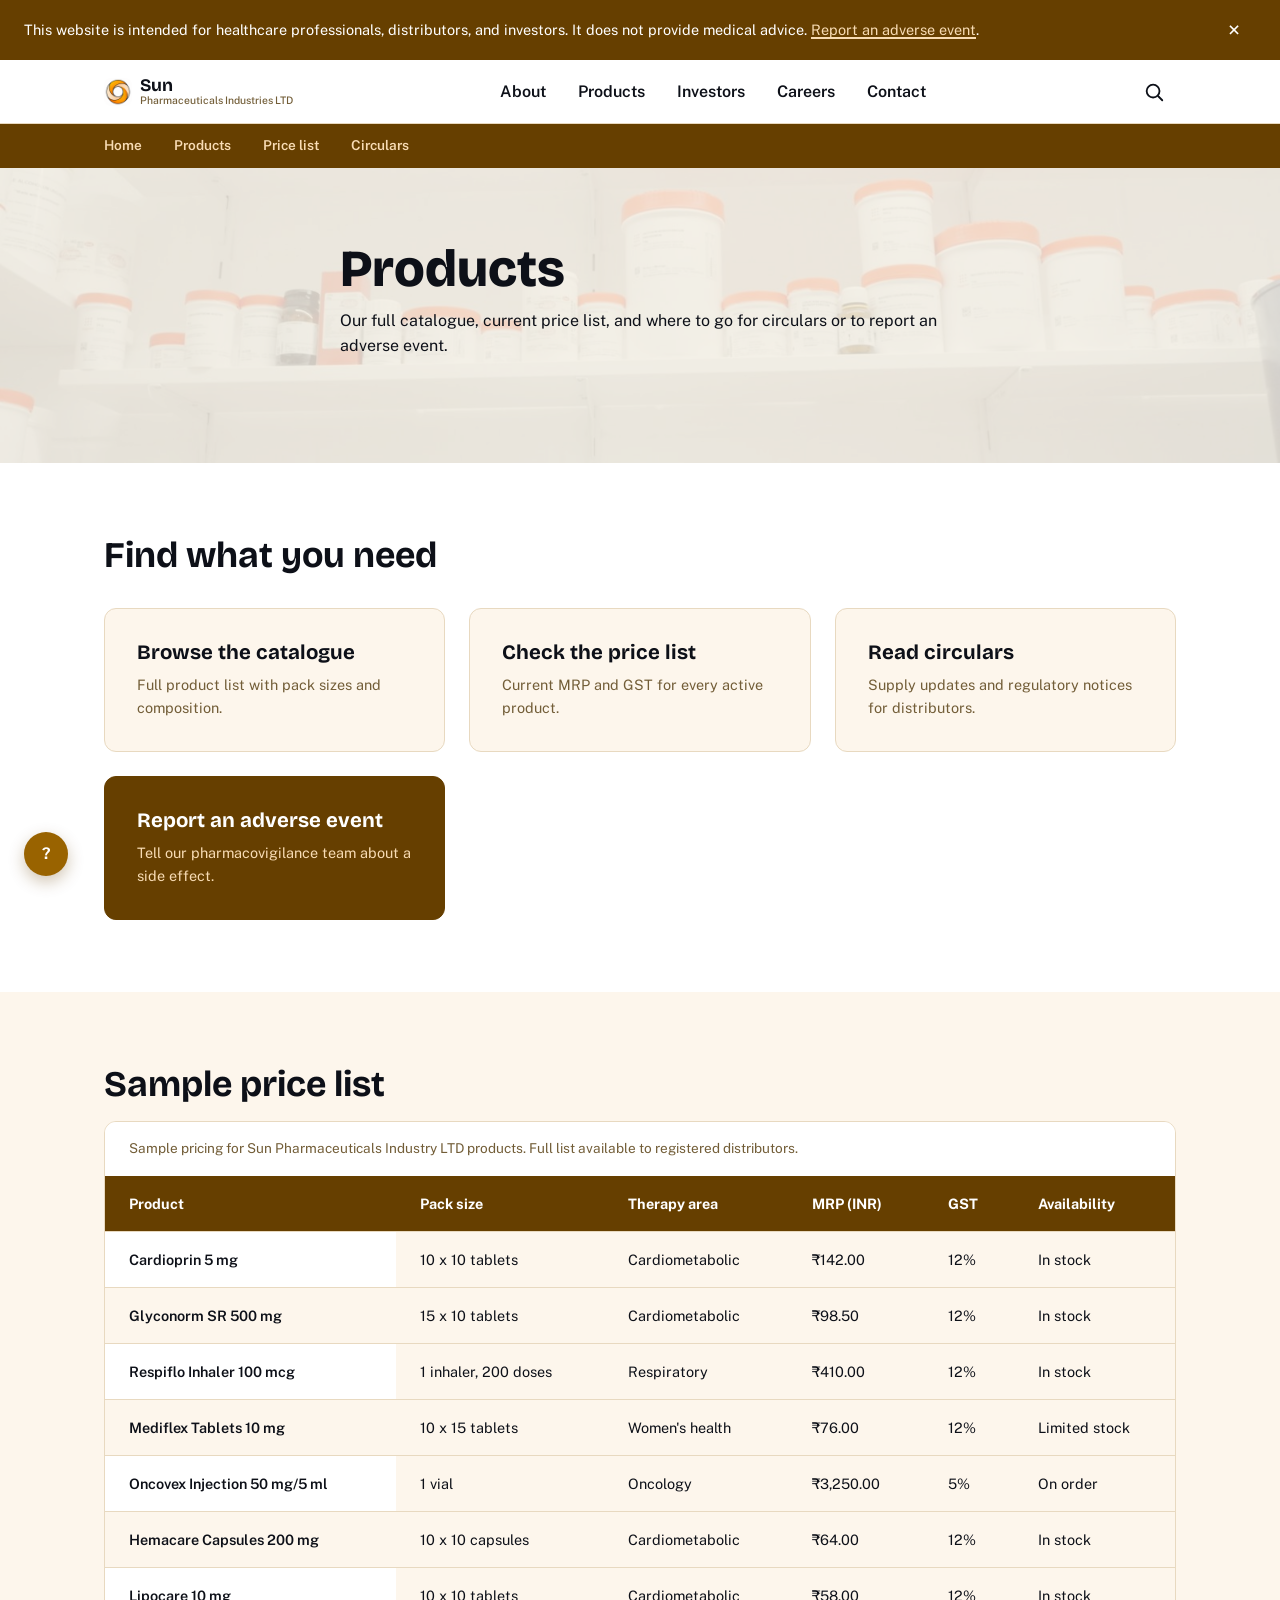
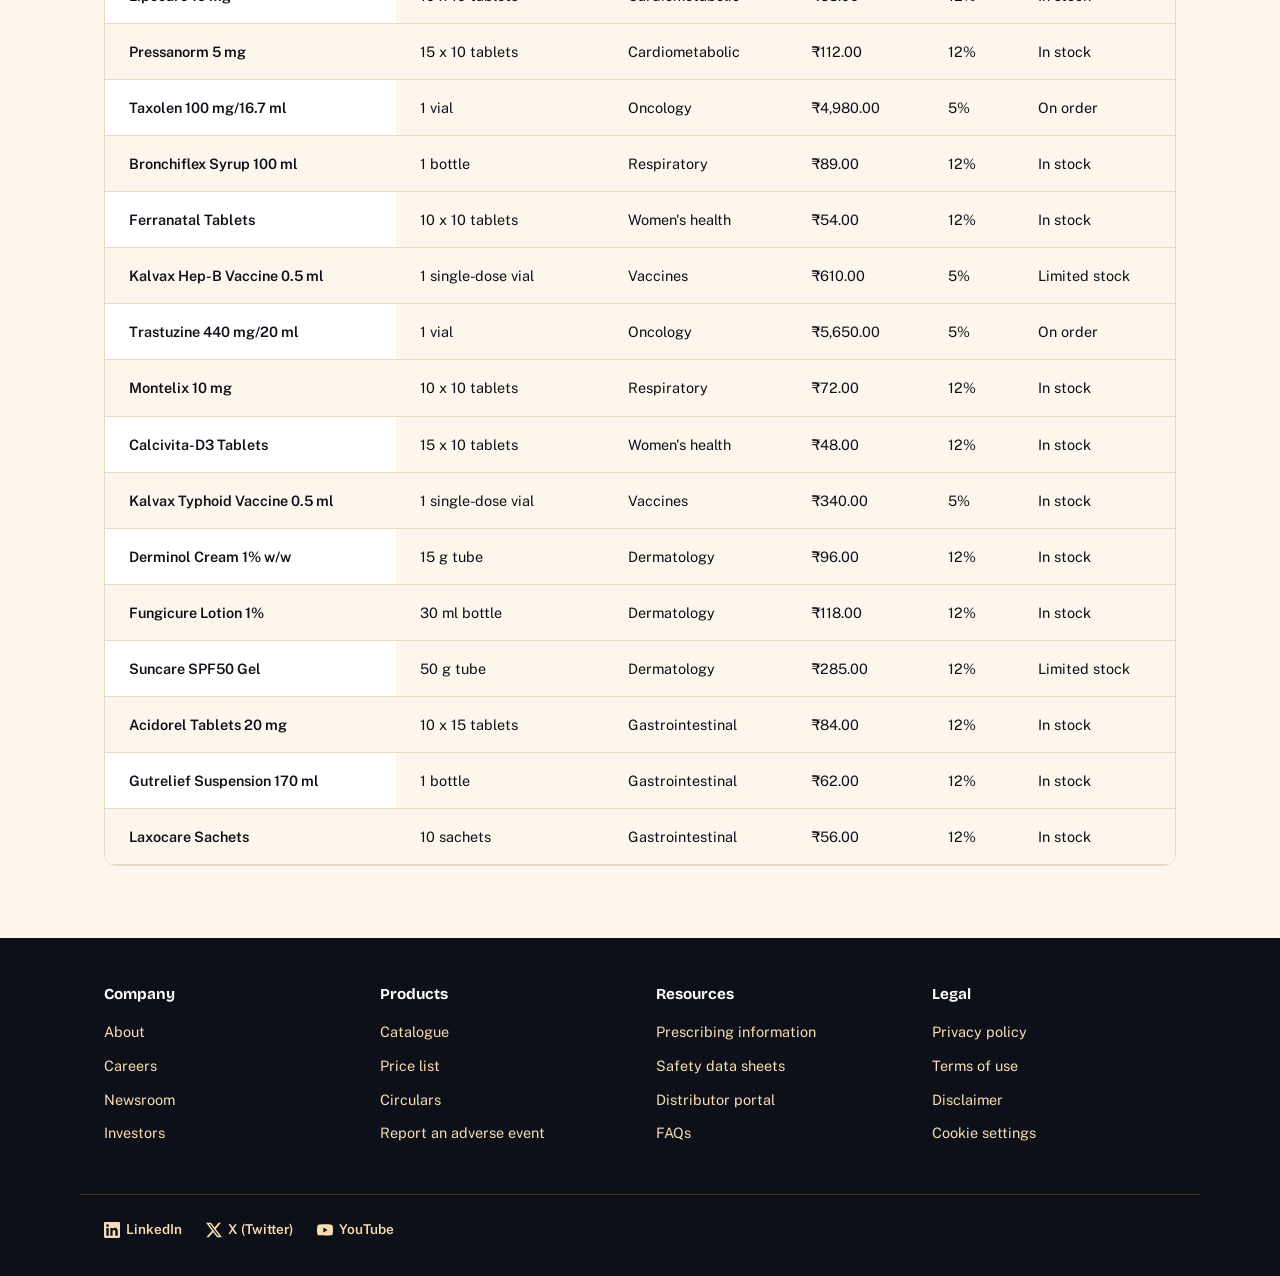
==== products.html @ 1e84d16c "Initial website upload" ====
<!DOCTYPE html>
<html lang="en">
<head>
  <meta charset="UTF-8">
  <meta name="viewport" content="width=device-width, initial-scale=1, viewport-fit=cover">
  <title>Products | SUN PHARMACEUTICALS INDUSTRIES LIMITED </title>
  <meta name="description" content="Sun Pharmaceuticals industries LTD product catalogue and current price list across cardiometabolic, oncology, respiratory, women's health, vaccine, dermatology, and gastrointestinal therapy areas.">
  <!-- Favicon: .ico covers browser tabs/bookmarks across the board, the
       explicit 32px PNG is preferred by browsers that support it, and the
       apple-touch-icon is what shows up if someone adds this to an iOS
       home screen. All three point at the same swirl logo. -->
  <link rel="icon" href="favicon.ico" sizes="32x32">
  <link rel="icon" type="image/png" sizes="32x32" href="images/favicon-32.png">
  <link rel="apple-touch-icon" sizes="180x180" href="images/favicon-180.png">
  <!-- Fonts: Bricolage Grotesque for headings, Public Sans for body. System fallbacks are set in CSS. -->
  <link rel="preconnect" href="https://fonts.googleapis.com">
  <link rel="preconnect" href="https://fonts.gstatic.com" crossorigin>
  <link href="https://fonts.googleapis.com/css2?family=Bricolage+Grotesque:wght@500;700;800&family=Public+Sans:wght@400;500;600;700&display=swap" rel="stylesheet">
  <link rel="stylesheet" href="styles.css">
</head>
<body>

  <!-- Skip link: first focusable element, jumps keyboard/screen-reader users past the header -->
  <a class="skip-link" href="#main-content">Skip to content</a>

  <!-- 1. Dismissible compliance notice bar. Visible with no JS; JS only adds the dismiss behaviour. -->
  <div class="notice-bar" id="noticeBar" role="region" aria-label="Compliance notice">
    <p class="notice-bar__text">This website is intended for healthcare professionals, distributors, and investors. It does not provide medical advice. <a href="index.html#contact">Report an adverse event</a>.</p>
    <button class="notice-bar__close" id="noticeClose" type="button" aria-label="Dismiss notice">&times;</button>
  </div>

  <!-- 2. Header -->
  <header class="site-header" id="siteHeader">
    <div class="site-header__inner">
      <a href="index.html" class="site-header__logo" aria-label="Sun Pharmaceuticals Industries LTD, home">
        <img src="images/logo.png" alt="" class="logo-mark">
        <span class="logo-text">Sun<span class="logo-text__sub">Pharmaceuticals Industries LTD</span></span>
      </a>

      <nav class="main-nav" aria-label="Primary">
        <ul class="main-nav__list">
          <li class="main-nav__item main-nav__item--has-sub">
            <a href="index.html#about" aria-expanded="false" aria-haspopup="true">About</a>
            <ul class="sub-menu">
              <li><a href="index.html#about">Overview</a></li>
              <li><a href="mission-vision.html">Mission &amp; Vision</a></li>
              <li><a href="milestones.html">Milestones &amp; Recognitions</a></li>
            </ul>
          </li>
          <li class="main-nav__item main-nav__item--has-sub">
            <!-- Desktop: opens on :hover and :focus-within in CSS, no JS required. JS adds aria-expanded bookkeeping only. -->
            <a href="products.html" aria-expanded="false" aria-haspopup="true">Products</a>
            <ul class="sub-menu">
              <li><a href="products.html#quick-links">Catalogue</a></li>
              <li><a href="products.html#price-list">Price list</a></li>
              <li><a href="products.html#quick-links">Circulars</a></li>
            </ul>
          </li>
          <li class="main-nav__item main-nav__item--has-sub">
            <a href="investors.html" aria-expanded="false" aria-haspopup="true">Investors</a>
            <ul class="sub-menu">
              <li><a href="investors.html">Overview</a></li>
              <li><a href="board-of-directors.html">Board of Directors</a></li>
            </ul>
          </li>
          <li class="main-nav__item"><a href="index.html#careers">Careers</a></li>
          <li class="main-nav__item"><a href="index.html#contact">Contact</a></li>
        </ul>
      </nav>

      <div class="site-header__actions">
        <button class="icon-button" type="button" aria-label="Search the site">
          <svg class="icon" viewBox="0 0 24 24" aria-hidden="true" focusable="false"><circle cx="11" cy="11" r="7"></circle><line x1="21" y1="21" x2="16.65" y2="16.65"></line></svg>
        </button>

        <!-- No-JS-safe mobile menu: native details/summary, fully usable without JavaScript. -->
        <details class="mobile-menu">
          <summary class="mobile-menu__toggle" aria-label="Open menu">
            <svg class="icon" viewBox="0 0 24 24" aria-hidden="true" focusable="false"><line x1="3" y1="6" x2="21" y2="6"></line><line x1="3" y1="12" x2="21" y2="12"></line><line x1="3" y1="18" x2="21" y2="18"></line></svg>
          </summary>
          <div class="mobile-menu__panel">
            <ul class="mobile-menu__list">
              <li>
                <details class="mobile-menu__sub">
                  <summary>About</summary>
                  <ul>
                    <li><a href="index.html#about">Overview</a></li>
                    <li><a href="mission-vision.html">Mission &amp; Vision</a></li>
                    <li><a href="milestones.html">Milestones &amp; Recognitions</a></li>
                  </ul>
                </details>
              </li>
              <li>
                <details class="mobile-menu__sub">
                  <summary>Products</summary>
                  <ul>
                    <li><a href="products.html#quick-links">Catalogue</a></li>
                    <li><a href="products.html#price-list">Price list</a></li>
                    <li><a href="products.html#quick-links">Circulars</a></li>
                  </ul>
                </details>
              </li>
              <li>
                <details class="mobile-menu__sub">
                  <summary>Investors</summary>
                  <ul>
                    <li><a href="investors.html">Overview</a></li>
                    <li><a href="board-of-directors.html">Board of Directors</a></li>
                  </ul>
                </details>
              </li>
              <li><a href="index.html#careers">Careers</a></li>
              <li><a href="index.html#contact">Contact</a></li>
            </ul>
          </div>
        </details>
      </div>
    </div>
  </header>

  <!-- 3. Sub-nav: stays pinned to the top of the viewport while the main header hides on scroll. -->
  <nav class="sub-nav" aria-label="Section shortcuts">
    <div class="sub-nav__scroll">
      <a href="index.html">Home</a>
      <a href="products.html">Products</a>
      <a href="products.html#price-list">Price list</a>
      <a href="products.html#quick-links">Circulars</a>
    </div>
  </nav>

  <main id="main-content">

    <section class="page-intro page-intro--photo page-intro--products" aria-label="Page introduction">
      <div class="page-intro__media" aria-hidden="true"></div>
      <div class="container">
        <h1>Products</h1>
        <p>Our full catalogue, current price list, and where to go for circulars or to report an adverse event.</p>
      </div>
    </section>

    <!-- Quick links -->
    <section class="quick-links" id="quick-links" aria-labelledby="quick-links-title">
      <div class="container">
        <h2 id="quick-links-title">Find what you need</h2>
        <div class="quick-links__grid">
          <a class="quick-link-card" href="#price-list">
            <h3>Browse the catalogue</h3>
            <p>Full product list with pack sizes and composition.</p>
          </a>
          <a class="quick-link-card" href="#price-list">
            <h3>Check the price list</h3>
            <p>Current MRP and GST for every active product.</p>
          </a>
          <a class="quick-link-card" href="index.html#contact">
            <h3>Read circulars</h3>
            <p>Supply updates and regulatory notices for distributors.</p>
          </a>
          <a class="quick-link-card quick-link-card--urgent" href="index.html#contact">
            <h3>Report an adverse event</h3>
            <p>Tell our pharmacovigilance team about a side effect.</p>
          </a>
        </div>
      </div>
    </section>

    <!-- Price list table -->
    <section class="price-section" id="price-list" aria-labelledby="price-title">
      <div class="container">
        <h2 id="price-title">Sample price list</h2>
        <p class="price-section__hint" aria-hidden="true">Swipe to see more &rarr;</p>
        <div class="table-wrap" tabindex="0" role="group" aria-label="Scrollable price list table">
          <table>
            <caption>Sample pricing for Sun Pharmaceuticals Industry LTD products. Full list available to registered distributors.</caption>
            <thead>
              <tr>
                <th scope="col">Product</th>
                <th scope="col">Pack size</th>
                <th scope="col">Therapy area</th>
                <th scope="col">MRP (INR)</th>
                <th scope="col">GST</th>
                <th scope="col">Availability</th>
              </tr>
            </thead>
            <tbody>
              <tr>
                <th scope="row">Cardioprin 5&nbsp;mg</th>
                <td>10 x 10 tablets</td>
                <td>Cardiometabolic</td>
                <td>&#8377;142.00</td>
                <td>12%</td>
                <td>In stock</td>
              </tr>
              <tr>
                <th scope="row">Glyconorm SR 500&nbsp;mg</th>
                <td>15 x 10 tablets</td>
                <td>Cardiometabolic</td>
                <td>&#8377;98.50</td>
                <td>12%</td>
                <td>In stock</td>
              </tr>
              <tr>
                <th scope="row">Respiflo Inhaler 100&nbsp;mcg</th>
                <td>1 inhaler, 200 doses</td>
                <td>Respiratory</td>
                <td>&#8377;410.00</td>
                <td>12%</td>
                <td>In stock</td>
              </tr>
              <tr>
                <th scope="row">Mediflex Tablets 10&nbsp;mg</th>
                <td>10 x 15 tablets</td>
                <td>Women's health</td>
                <td>&#8377;76.00</td>
                <td>12%</td>
                <td>Limited stock</td>
              </tr>
              <tr>
                <th scope="row">Oncovex Injection 50&nbsp;mg/5&nbsp;ml</th>
                <td>1 vial</td>
                <td>Oncology</td>
                <td>&#8377;3,250.00</td>
                <td>5%</td>
                <td>On order</td>
              </tr>
              <tr>
                <th scope="row">Hemacare Capsules 200&nbsp;mg</th>
                <td>10 x 10 capsules</td>
                <td>Cardiometabolic</td>
                <td>&#8377;64.00</td>
                <td>12%</td>
                <td>In stock</td>
              </tr>
              <tr>
                <th scope="row">Lipocare 10&nbsp;mg</th>
                <td>10 x 10 tablets</td>
                <td>Cardiometabolic</td>
                <td>&#8377;58.00</td>
                <td>12%</td>
                <td>In stock</td>
              </tr>
              <tr>
                <th scope="row">Pressanorm 5&nbsp;mg</th>
                <td>15 x 10 tablets</td>
                <td>Cardiometabolic</td>
                <td>&#8377;112.00</td>
                <td>12%</td>
                <td>In stock</td>
              </tr>
              <tr>
                <th scope="row">Taxolen 100&nbsp;mg/16.7&nbsp;ml</th>
                <td>1 vial</td>
                <td>Oncology</td>
                <td>&#8377;4,980.00</td>
                <td>5%</td>
                <td>On order</td>
              </tr>
              <tr>
                <th scope="row">Bronchiflex Syrup 100&nbsp;ml</th>
                <td>1 bottle</td>
                <td>Respiratory</td>
                <td>&#8377;89.00</td>
                <td>12%</td>
                <td>In stock</td>
              </tr>
              <tr>
                <th scope="row">Ferranatal Tablets</th>
                <td>10 x 10 tablets</td>
                <td>Women's health</td>
                <td>&#8377;54.00</td>
                <td>12%</td>
                <td>In stock</td>
              </tr>
              <tr>
                <th scope="row">Kalvax Hep-B Vaccine 0.5&nbsp;ml</th>
                <td>1 single-dose vial</td>
                <td>Vaccines</td>
                <td>&#8377;610.00</td>
                <td>5%</td>
                <td>Limited stock</td>
              </tr>
              <tr>
                <th scope="row">Trastuzine 440&nbsp;mg/20&nbsp;ml</th>
                <td>1 vial</td>
                <td>Oncology</td>
                <td>&#8377;5,650.00</td>
                <td>5%</td>
                <td>On order</td>
              </tr>
              <tr>
                <th scope="row">Montelix 10&nbsp;mg</th>
                <td>10 x 10 tablets</td>
                <td>Respiratory</td>
                <td>&#8377;72.00</td>
                <td>12%</td>
                <td>In stock</td>
              </tr>
              <tr>
                <th scope="row">Calcivita-D3 Tablets</th>
                <td>15 x 10 tablets</td>
                <td>Women's health</td>
                <td>&#8377;48.00</td>
                <td>12%</td>
                <td>In stock</td>
              </tr>
              <tr>
                <th scope="row">Kalvax Typhoid Vaccine 0.5&nbsp;ml</th>
                <td>1 single-dose vial</td>
                <td>Vaccines</td>
                <td>&#8377;340.00</td>
                <td>5%</td>
                <td>In stock</td>
              </tr>
              <tr>
                <th scope="row">Derminol Cream 1%&nbsp;w/w</th>
                <td>15&nbsp;g tube</td>
                <td>Dermatology</td>
                <td>&#8377;96.00</td>
                <td>12%</td>
                <td>In stock</td>
              </tr>
              <tr>
                <th scope="row">Fungicure Lotion 1%</th>
                <td>30&nbsp;ml bottle</td>
                <td>Dermatology</td>
                <td>&#8377;118.00</td>
                <td>12%</td>
                <td>In stock</td>
              </tr>
              <tr>
                <th scope="row">Suncare SPF50 Gel</th>
                <td>50&nbsp;g tube</td>
                <td>Dermatology</td>
                <td>&#8377;285.00</td>
                <td>12%</td>
                <td>Limited stock</td>
              </tr>
              <tr>
                <th scope="row">Acidorel Tablets 20&nbsp;mg</th>
                <td>10 x 15 tablets</td>
                <td>Gastrointestinal</td>
                <td>&#8377;84.00</td>
                <td>12%</td>
                <td>In stock</td>
              </tr>
              <tr>
                <th scope="row">Gutrelief Suspension 170&nbsp;ml</th>
                <td>1 bottle</td>
                <td>Gastrointestinal</td>
                <td>&#8377;62.00</td>
                <td>12%</td>
                <td>In stock</td>
              </tr>
              <tr>
                <th scope="row">Laxocare Sachets</th>
                <td>10 sachets</td>
                <td>Gastrointestinal</td>
                <td>&#8377;56.00</td>
                <td>12%</td>
                <td>In stock</td>
              </tr>
            </tbody>
          </table>
        </div>
      </div>
    </section>

  </main>

  <!-- 10. Footer -->
  <footer class="site-footer">
    <div class="container site-footer__grid">
      <div class="footer-col">
        <h3>Company</h3>
        <ul>
          <li><a href="index.html#about">About</a></li>
          <li><a href="index.html#careers">Careers</a></li>
          <li><a href="index.html#contact">Newsroom</a></li>
          <li><a href="investors.html">Investors</a></li>
        </ul>
      </div>
      <div class="footer-col">
        <h3>Products</h3>
        <ul>
          <li><a href="products.html#quick-links">Catalogue</a></li>
          <li><a href="products.html#price-list">Price list</a></li>
          <li><a href="products.html#quick-links">Circulars</a></li>
          <li><a href="index.html#contact">Report an adverse event</a></li>
        </ul>
      </div>
      <div class="footer-col">
        <h3>Resources</h3>
        <ul>
          <li><a href="products.html#quick-links">Prescribing information</a></li>
          <li><a href="products.html#quick-links">Safety data sheets</a></li>
          <li><a href="index.html#contact">Distributor portal</a></li>
          <li><a href="faqs.html">FAQs</a></li>
        </ul>
      </div>
      <div class="footer-col">
        <h3>Legal</h3>
        <ul>
          <li><a href="index.html#contact">Privacy policy</a></li>
          <li><a href="index.html#contact">Terms of use</a></li>
          <li><a href="index.html#contact">Disclaimer</a></li>
          <li><a href="index.html#contact">Cookie settings</a></li>
        </ul>
      </div>
    </div>
    <div class="container site-footer__bottom">
      <ul class="social-links">
        <li>
          <a href="https://www.linkedin.com/company/sun-pharma/" aria-label="Sun Pharmaceuticals Industries LTD on LinkedIn">
            <svg class="social-links__icon" viewBox="0 0 24 24" aria-hidden="true" focusable="false"><path d="M20.447 20.452h-3.554v-5.569c0-1.328-.027-3.037-1.852-3.037-1.853 0-2.136 1.445-2.136 2.939v5.667H9.491V9h3.414v1.561h.046c.477-.9 1.637-1.85 3.37-1.85 3.601 0 4.267 2.37 4.267 5.455v6.286zM5.337 7.433a2.062 2.062 0 1 1 0-4.124 2.062 2.062 0 0 1 0 4.124zM7.119 20.452H3.556V9h3.563v11.452zM22.225 0H1.771C.792 0 0 .774 0 1.729v20.542C0 23.227.792 24 1.771 24h20.451C23.2 24 24 23.227 24 22.271V1.729C24 .774 23.2 0 22.222 0h.003z"/></svg>
            <span>LinkedIn</span>
          </a>
        </li>
        <li>
          <a href="https://x.com/SunPharma_Live" aria-label="Sun Pharmaceuticals Industries LTD on X">
            <svg class="social-links__icon" viewBox="0 0 24 24" aria-hidden="true" focusable="false"><path d="M18.901 1.153h3.68l-8.04 9.19L24 22.846h-7.406l-5.8-7.584-6.638 7.584H.474l8.6-9.83L0 1.154h7.594l5.243 6.932ZM17.61 20.644h2.039L6.486 3.24H4.298Z"/></svg>
            <span>X (Twitter)</span>
          </a>
        </li>
        <li>
          <a href="https://www.youtube.com/@SunPharmaLive" aria-label="Sun Pharmaceuticals Industries LTD on YouTube">
            <svg class="social-links__icon" viewBox="0 0 24 24" aria-hidden="true" focusable="false"><path d="M23.498 6.186a2.994 2.994 0 0 0-2.112-2.12C19.505 3.545 12 3.545 12 3.545s-7.505 0-9.386.521A2.994 2.994 0 0 0 .502 6.186C0 8.07 0 12 0 12s0 3.93.502 5.814a2.994 2.994 0 0 0 2.112 2.12c1.881.521 9.386.521 9.386.521s7.505 0 9.386-.521a2.994 2.994 0 0 0 2.112-2.12C24 15.93 24 12 24 12s0-3.93-.502-5.814ZM9.545 15.568V8.432L15.818 12l-6.273 3.568Z"/></svg>
            <span>YouTube</span>
          </a>
        </li>
      </ul>
    </div>
  </footer>

  <!-- Floating help button, bottom-left, 44px minimum tap target -->
  <a class="help-button" href="index.html#contact" aria-label="Need help? Go to contact section">?</a>

  <script src="main.js" defer></script>
</body>
</html>
---- styles.css ----
/* ==========================================================================
   1. Variables
   Design tokens. Edit colors/fonts here and they propagate everywhere.
   ========================================================================== */
:root {
  /* Brand palette, derived from the uploaded swirl logo. --ink and --accent
     are extracted directly from it. --orange and --deep-orange are NOT in
     the logo — the raw logo-orange measures 2.10:1 against white, which
     fails as text (needs 4.5:1), so these are the same hue darkened until
     the math actually passes. --cream is extracted too, but only works as
     light text/accents against dark surfaces (1.32:1 against white — it's
     essentially invisible there), never as foreground on a light background. */
  --ink: #0D1018;
  --orange: #996300;
  --deep-orange: #663F00;
  --accent: #F8A000;
  --cream: #F8DCB4;
  --bg: #FDF6EC;
  --line: #E8D9C0;

  /* Separate from --orange: --orange is also a BACKGROUND color (help-button,
     chart fills) that must stay put in dark mode. --link is ONLY ever text
     color, so it's free to flip to a brighter value in dark mode without
     breaking anything else that happens to share the orange hue. */
  --link: var(--orange);

  /* Derived surfaces — not in the brief's six, needed to build with them */
  --surface: #FFFFFF;
  --ink-soft: #725D37; /* ink at reduced visual weight, for secondary text */

  /* Typography */
  --font-heading: "Bricolage Grotesque", "Georgia", serif;
  --font-body: "Public Sans", -apple-system, BlinkMacSystemFont, "Segoe UI", sans-serif;

  /* Spacing — 8px base unit */
  --space-1: 0.5rem;   /* 8px */
  --space-2: 1rem;     /* 16px */
  --space-3: 1.5rem;   /* 24px */
  --space-4: 2rem;     /* 32px */
  --space-5: 3rem;     /* 48px */
  --space-6: 4rem;     /* 64px */

  --container-max: 1120px;
  --section-pad: clamp(2.5rem, 6vw, 4.5rem);

  /* Radius by role — do not unify these, the brief treats them as distinct signals */
  --radius-button: 8px;
  --radius-card: 12px;
  --radius-pill: 999px;

  /* Header */
  --header-height: 64px;
  --subnav-height: 44px;

  --banner-img: url("images/banner.jpg");

  /* Second image hook, for the About "Our Approach / Our Values" tab media block. */
  --about-img: url("images/about.jpg");

  --mission-img: url("images/mission.jpg");
  --products-img: url("images/products.jpg");
  --investors-img: url("images/investors.jpg");

  /* Board member photos — placeholder gradients below. Replace each with
     url("images/board-N.jpg") once you have real headshots. Numbered 1-6
     in the order the members appear on the page: Kulkarni, Deshmukh, Rao,
     Nair, Verghese, Bhatt. */
  --board-1-img: linear-gradient(135deg, var(--orange) 0%, var(--deep-orange) 100%);
  --board-2-img: linear-gradient(135deg, var(--orange) 0%, var(--deep-orange) 100%);
  --board-3-img: linear-gradient(135deg, var(--orange) 0%, var(--deep-orange) 100%);
  --board-4-img: linear-gradient(135deg, var(--orange) 0%, var(--deep-orange) 100%);
  --board-5-img: linear-gradient(135deg, var(--orange) 0%, var(--deep-orange) 100%);
  --board-6-img: linear-gradient(135deg, var(--orange) 0%, var(--deep-orange) 100%);
}

/* ==========================================================================
   2. Reset and base
   ========================================================================== */
*, *::before, *::after { box-sizing: border-box; }

html {
  scroll-behavior: smooth;
  /* Keeps anchor targets from hiding under the sticky header/sub-nav */
  scroll-padding-top: calc(var(--header-height) + var(--subnav-height) + var(--space-2));
}

body {
  margin: 0;
  background: var(--bg);
  color: var(--ink);
  font-family: var(--font-body);
  font-size: 16px;
  line-height: 1.6;
  -webkit-font-smoothing: antialiased;
}

h1, h2, h3, h4 {
  font-family: var(--font-heading);
  color: var(--ink);
  line-height: 1.15;
  margin: 0 0 var(--space-2);
  font-weight: 700;
}

h1 { font-size: clamp(2rem, 4.5vw, 3.25rem); font-weight: 800; }
h2 { font-size: clamp(1.5rem, 3vw, 2.25rem); }
h3 { font-size: clamp(1.1rem, 1.6vw, 1.35rem); }

p {
  margin: 0 0 var(--space-3);
  max-width: 65ch;
}

a {
  color: var(--link);
  text-decoration-thickness: 1.5px;
  text-underline-offset: 2px;
}

a:hover { color: var(--ink); } /* ink flips correctly in both modes; deep-orange would go invisible on a dark background */

img { max-width: 100%; display: block; }

ul { list-style: none; margin: 0; padding: 0; }

button { font: inherit; }

/* Visible, consistent focus ring everywhere — accent color is used for this intentionally */
:focus-visible {
  outline: 3px solid var(--accent);
  outline-offset: 2px;
  border-radius: 4px;
}

/* ==========================================================================
   3. Layout
   ========================================================================== */
.container {
  max-width: var(--container-max);
  margin-inline: auto;
  padding-inline: var(--space-3);
}

main > section {
  padding-block: var(--section-pad);
}

.skip-link {
  position: absolute;
  left: var(--space-2);
  top: -100px;
  background: var(--ink);
  color: #fff;
  padding: var(--space-2) var(--space-3);
  border-radius: var(--radius-button);
  z-index: 200;
  transition: top 150ms ease;
}
.skip-link:focus { top: var(--space-2); }

/* Buttons — shared shape, role-specific color */
.btn {
  display: inline-flex;
  align-items: center;
  gap: var(--space-1);
  padding: 0.75rem 1.25rem;
  border-radius: var(--radius-button);
  font-weight: 600;
  text-decoration: none;
  border: none;
  cursor: pointer;
  min-height: 44px;
}
/* Primary action: accent background paired with ink text, not white.
   White-on-accent measures ~2.1:1 and fails WCAG AA; ink-on-accent measures ~9.1:1. */
.btn--primary {
  background: var(--accent);
  color: var(--ink);
}
.btn--primary:hover { background: #EB9700; color: var(--ink); }

/* ==========================================================================
   4. Header and nav
   ========================================================================== */
.notice-bar {
  background: var(--deep-orange);
  color: #fff;
  display: flex;
  align-items: center;
  justify-content: space-between;
  gap: var(--space-2);
  padding: var(--space-1) var(--space-3);
  font-size: 0.9rem;
}
.notice-bar__text { margin: 0; max-width: none; }
.notice-bar__text a { color: var(--cream); } /* accent here measured 4.40:1 on deep-orange, a near-miss — cream clears it at 6.98:1 */
.notice-bar__close {
  background: transparent;
  border: none;
  color: #fff;
  font-size: 1.4rem;
  line-height: 1;
  width: 44px;
  height: 44px;
  flex-shrink: 0;
  cursor: pointer;
  border-radius: var(--radius-button);
}
.notice-bar.is-dismissed { display: none; }

.site-header {
  position: sticky;
  top: 0;
  z-index: 100;
  background: var(--surface);
  border-bottom: 1px solid var(--line);
  height: var(--header-height);
  display: flex;
  align-items: center;
  /* Transform-based hide/show; default state is always visible so a no-JS
     visitor, or JS that fails to load, simply keeps the header in place. */
  transition: transform 250ms ease;
}
.site-header.is-hidden { transform: translateY(-100%); }

.site-header__inner {
  width: 100%;
  max-width: var(--container-max);
  margin-inline: auto;
  padding-inline: var(--space-3);
  display: flex;
  align-items: center;
  justify-content: space-between;
  gap: var(--space-3);
}

.site-header__logo {
  display: flex;
  align-items: center;
  gap: var(--space-1);
  text-decoration: none;
  color: var(--ink);
}
.logo-mark {
  width: 28px;
  height: 28px;
  border-radius: 8px;
  object-fit: cover;
  flex-shrink: 0;
  display: block;
}
.logo-text {
  font-family: var(--font-heading);
  font-weight: 700;
  font-size: 1.1rem;
  line-height: 1.1;
  display: flex;
  flex-direction: column;
}
.logo-text__sub {
  font-family: var(--font-body);
  font-weight: 500;
  font-size: 0.65rem;
  color: var(--ink-soft);
}

.main-nav { display: none; } /* shown at desktop breakpoint, section 12 utilities handles mobile equivalent */

.main-nav__list {
  display: flex;
  align-items: center;
  gap: var(--space-4);
}
.main-nav__item { position: relative; }
.main-nav__item > a {
  color: var(--ink);
  text-decoration: none;
  font-weight: 600;
  padding: var(--space-1) 0;
  display: inline-block;
}
.main-nav__item > a:hover,
.main-nav__item:focus-within > a { color: var(--link); }

/* Dropdown opens on hover AND keyboard focus via :focus-within — no JS required */
.sub-menu {
  position: absolute;
  top: 100%;
  left: 0;
  min-width: 180px;
  background: var(--surface);
  border: 1px solid var(--line);
  border-radius: var(--radius-card);
  padding: var(--space-1);
  box-shadow: 0 8px 24px rgba(13, 16, 24, 0.12);
  opacity: 0;
  visibility: hidden;
  transform: translateY(4px);
  transition: opacity 150ms ease, transform 150ms ease;
}
.main-nav__item--has-sub:hover .sub-menu,
.main-nav__item--has-sub:focus-within .sub-menu {
  opacity: 1;
  visibility: visible;
  transform: translateY(0);
}
.sub-menu li a {
  display: block;
  padding: var(--space-1) var(--space-2);
  border-radius: 6px;
  color: var(--ink);
  text-decoration: none;
  font-weight: 500;
}
.sub-menu li a:hover { background: var(--bg); color: var(--link); }

.site-header__actions {
  display: flex;
  align-items: center;
  gap: var(--space-1);
}
.icon-button {
  width: 44px;
  height: 44px;
  display: inline-flex;
  align-items: center;
  justify-content: center;
  background: transparent;
  border: none;
  border-radius: var(--radius-button);
  cursor: pointer;
  color: var(--ink);
}
.icon-button:hover { background: var(--bg); }
.icon { width: 22px; height: 22px; fill: none; stroke: currentColor; stroke-width: 2; stroke-linecap: round; }

/* Mobile menu — native details/summary so it works with zero JavaScript */
.mobile-menu { position: relative; }
.mobile-menu__toggle {
  width: 44px;
  height: 44px;
  display: inline-flex;
  align-items: center;
  justify-content: center;
  border-radius: var(--radius-button);
  cursor: pointer;
  list-style: none;
}
.mobile-menu__toggle::-webkit-details-marker { display: none; }
.mobile-menu__toggle:hover { background: var(--bg); }
.mobile-menu[open] .mobile-menu__toggle { background: var(--bg); }

.mobile-menu__panel {
  position: fixed;
  inset: var(--header-height) 0 0 0;
  background: var(--surface);
  z-index: 99;
  overflow-y: auto;
  padding: var(--space-3);
}
.mobile-menu__list { display: flex; flex-direction: column; gap: var(--space-1); }
.mobile-menu__list > li > a {
  display: block;
  padding: var(--space-2);
  color: var(--ink);
  text-decoration: none;
  font-weight: 600;
  font-size: 1.1rem;
  border-radius: var(--radius-button);
}
.mobile-menu__list > li > a:hover { background: var(--bg); }
.mobile-menu__sub summary {
  padding: var(--space-2);
  font-weight: 600;
  font-size: 1.1rem;
  cursor: pointer;
  border-radius: var(--radius-button);
}
.mobile-menu__sub ul { padding-left: var(--space-3); display: flex; flex-direction: column; }
.mobile-menu__sub a {
  display: block;
  padding: var(--space-1) var(--space-2);
  color: var(--ink-soft);
  text-decoration: none;
}

/* Sub-nav bar: pinned to the very top, horizontally scrollable on mobile */
.sub-nav {
  position: sticky;
  top: 0;
  z-index: 90;
  background: var(--deep-orange);
  height: var(--subnav-height);
}
.sub-nav__scroll {
  height: 100%;
  display: flex;
  align-items: center;
  gap: var(--space-4);
  overflow-x: auto;
  padding-inline: var(--space-3);
  max-width: var(--container-max);
  margin-inline: auto;
  scrollbar-width: none;
}
.sub-nav__scroll::-webkit-scrollbar { display: none; }
.sub-nav a {
  color: var(--cream);
  text-decoration: none;
  font-size: 0.85rem;
  font-weight: 600;
  white-space: nowrap;
}
.sub-nav a:hover { color: #fff; }

/* Added: page-intro — the banner's equivalent on pages that aren't the
   homepage (Mission & Vision, Products, Investors). No photo, since those
   pages are information-first, not a first-impression hero. */
.page-intro { background: var(--surface); }
.page-intro h1 { margin-bottom: var(--space-1); }
.page-intro p { color: var(--ink-soft); max-width: 60ch; margin: 0; }

/* Added: optional photo treatment for page-intro, same overlay recipe as
   the homepage banner. Opt-in via a modifier class so Investors and FAQs
   stay as plain flat bands — not every page needs a hero photo. */
.page-intro--photo {
  position: relative;
  overflow: hidden;
  min-height: 260px;
  display: flex;
  align-items: flex-end;
}
.page-intro__media {
  position: absolute;
  inset: 0;
  background-size: cover;
  background-position: center;
}
.page-intro__media::after {
  content: "";
  position: absolute;
  inset: 0;
  background: rgba(253, 246, 236, 0.82);
}
.page-intro--photo .container { position: relative; padding-block-end: var(--space-4); }
.page-intro--photo p { color: var(--ink); } /* ink-soft loses too much contrast over a photo-backed overlay */

/* background-position: center (the shared default) lands this photo right
   on the subjects' faces, which fades to a half-visible, slightly uncanny
   expression at 82% overlay — tested and rejected. Bottom-aligned instead,
   which shows the clasped hands, white coat, and counter — still clearly
   reads as a pharmacy consultation, without the face problem. */
.page-intro--mission .page-intro__media { background-image: var(--mission-img); background-position: center bottom; }
.page-intro--products .page-intro__media { background-image: var(--products-img); }
.page-intro--investors .page-intro__media { background-image: var(--investors-img); }

/* Added: cross-links from About to Mission & Vision and Milestones & Recognitions */
.about__teaser {
  font-size: 0.9rem;
  color: var(--ink-soft);
  border-left: 3px solid var(--accent);
  padding-left: var(--space-2);
  margin-bottom: var(--space-5);
}

/* ==========================================================================
   5. Banner
   ========================================================================== */
.banner {
  position: relative;
  min-height: 70vh;
  display: flex;
  align-items: flex-end;
  overflow: hidden;
  opacity: 0;
  animation: banner-fade-in 400ms ease forwards;
}
.banner__media {
  position: absolute;
  inset: 0;
  background-image: var(--banner-img);
  background-size: cover;
  background-position: center;
}
/* Light overlay so the photo reads as faint texture, not a competing image */
.banner__media::after {
  content: "";
  position: absolute;
  inset: 0;
  background: rgba(253, 246, 236, 0.82);
}
.banner .container { position: relative; padding-block-end: var(--space-5); }
.banner__title {
  max-width: 18ch;
  color: var(--deep-orange); /* dark brand color on light overlay — passes WCAG AA */
}

@keyframes banner-fade-in {
  from { opacity: 0; transform: translateY(8px); }
  to { opacity: 1; transform: translateY(0); }
}

@media (min-width: 768px) {
  .banner { min-height: 380px; }
}

/* ==========================================================================
   6. Key figures
   ========================================================================== */
.key-figures { padding-block: var(--space-5); background: var(--surface); }
.key-figures__grid {
  display: grid;
  grid-template-columns: repeat(2, 1fr);
  gap: var(--space-4);
}
.key-figure__number {
  font-family: var(--font-heading);
  font-weight: 800;
  font-size: clamp(2rem, 5vw, 2.75rem);
  color: var(--link);
  margin: 0;
  line-height: 1;
}
.key-figure__label {
  margin: var(--space-1) 0 0;
  color: var(--ink-soft);
  font-size: 0.9rem;
  max-width: 20ch;
}

@media (min-width: 640px) {
  .key-figures__grid { grid-template-columns: repeat(4, 1fr); }
}

/* ==========================================================================
   7. About and chart
   ========================================================================== */
.about__grid {
  display: grid;
  gap: var(--space-5);
}
.about__chart {
  background: var(--surface);
  border: 1px solid var(--line);
  border-radius: var(--radius-card);
  padding: var(--space-4);
}
.about__chart-title { margin-bottom: var(--space-3); }
.bar-chart { display: flex; flex-direction: column; gap: var(--space-2); }
.bar-chart__row {
  display: grid;
  grid-template-columns: minmax(9ch, auto) 1fr 4ch;
  align-items: center;
  gap: var(--space-2);
}
.bar-chart__label { font-size: 0.85rem; color: var(--ink-soft); }
.bar-chart__track {
  height: 10px;
  background: var(--bg);
  border-radius: var(--radius-pill);
  overflow: hidden;
}
.bar-chart__fill {
  display: block;
  height: 100%;
  background: var(--orange);
  border-radius: var(--radius-pill);
}
.bar-chart__value { font-weight: 700; font-size: 0.85rem; text-align: right; }

@media (min-width: 900px) {
  .about__grid { grid-template-columns: 1.1fr 1fr; align-items: start; }
}

/* Added: Mission and Vision cards, stated before the narrative paragraphs */
.mission-vision {
  display: grid;
  gap: var(--space-3);
  margin-bottom: var(--space-5);
}
.mission-vision__card {
  background: var(--surface);
  border: 1px solid var(--line);
  border-top: 3px solid var(--orange);
  border-radius: var(--radius-card);
  padding: var(--space-4);
}
.mission-vision__card--vision { border-top-color: var(--accent); }
.mission-vision__card h3 { margin-bottom: var(--space-1); }
.mission-vision__card p { margin: 0; color: var(--ink-soft); max-width: 48ch; }

@media (min-width: 720px) {
  .mission-vision { grid-template-columns: 1fr 1fr; }
}

/* Added: company snapshot stat band beneath the two-column About content */
.about-stats {
  display: grid;
  grid-template-columns: repeat(2, 1fr);
  gap: var(--space-4);
  margin-top: var(--space-5);
  padding-top: var(--space-5);
  border-top: 1px solid var(--line);
}
.about-stats__item { display: flex; align-items: flex-start; gap: var(--space-2); }
.about-stats__icon {
  width: 40px;
  height: 40px;
  flex-shrink: 0;
  border-radius: var(--radius-card);
  background: var(--bg);
  display: inline-flex;
  align-items: center;
  justify-content: center;
  color: var(--link);
}
.about-stats__icon .icon { width: 20px; height: 20px; }
.about-stats__number {
  font-family: var(--font-heading);
  font-weight: 800;
  font-size: 1.5rem;
  margin: 0;
  line-height: 1.1;
}
.about-stats__label { margin: 2px 0 0; font-size: 0.85rem; color: var(--ink-soft); max-width: 22ch; }

@media (min-width: 720px) {
  .about-stats { grid-template-columns: repeat(4, 1fr); }
}

/* Added: Our Vision / Our Approach / Our Values switcher.
   Built with radio inputs + labels rather than JS, so it still works if
   main.js fails to load — the same progressive-enhancement approach the
   mobile menu above uses with <details>/<summary>. */
.about-tabs { border: 0; margin: var(--space-5) 0 0; padding: 0; }

.about-tabs__nav {
  display: flex;
  flex-wrap: wrap;
  gap: var(--space-1);
  border-bottom: 1px solid var(--line);
  margin-bottom: var(--space-4);
}
.about-tabs__label {
  display: inline-block;
  padding: var(--space-2) var(--space-3);
  font-weight: 600;
  font-size: 0.95rem;
  color: var(--ink-soft);
  cursor: pointer;
  border-bottom: 3px solid transparent;
  margin-bottom: -1px;
}
.about-tabs__label:hover { color: var(--link); }

.about-tabs__body { display: grid; gap: var(--space-4); }
.about-tabs__media {
  min-height: 220px;
  border-radius: var(--radius-card);
  background-image: var(--about-img);
  background-size: cover;
  background-position: center;
}
.about-tabs__panel { display: none; }

/* Show the panel and highlight the label matching the checked radio.
   .about-tabs__nav and .about-tabs__body are both siblings of the radios,
   so the sibling combinator can reach into either one. */
#tab-approach:checked ~ .about-tabs__nav label[for="tab-approach"],
#tab-values:checked ~ .about-tabs__nav label[for="tab-values"] {
  color: var(--ink);
  border-bottom-color: var(--accent);
}
#tab-approach:checked ~ .about-tabs__body #panel-approach,
#tab-values:checked ~ .about-tabs__body #panel-values {
  display: block;
}

/* Visible focus ring on the label when its (visually hidden) radio is
   keyboard-focused, so Tab-key users don't lose their place. */
#tab-approach:focus-visible ~ .about-tabs__nav label[for="tab-approach"],
#tab-values:focus-visible ~ .about-tabs__nav label[for="tab-values"] {
  outline: 3px solid var(--accent);
  outline-offset: 2px;
  border-radius: 4px;
}

.values-list { display: flex; flex-direction: column; gap: var(--space-2); }
.values-list li { max-width: 60ch; }
.values-list strong { color: var(--link); }

@media (min-width: 800px) {
  .about-tabs__body { grid-template-columns: 1fr 1fr; align-items: start; }
}

/* ==========================================================================
   8. Cards
   ========================================================================== */
.quick-links { background: var(--surface); }
.quick-links__grid {
  display: grid;
  grid-template-columns: 1fr;
  gap: var(--space-3);
  margin-top: var(--space-4);
}
.quick-link-card {
  display: block;
  background: var(--bg);
  border: 1px solid var(--line);
  border-radius: var(--radius-card);
  padding: var(--space-4);
  text-decoration: none;
  color: var(--ink);
}
.quick-link-card h3 { margin-bottom: var(--space-1); color: var(--ink); }
.quick-link-card p { margin: 0; color: var(--ink-soft); font-size: 0.9rem; }
.quick-link-card:hover { border-color: var(--orange); }
.quick-link-card--urgent {
  background: var(--deep-orange);
  border-color: var(--deep-orange);
}
.quick-link-card--urgent h3 { color: #fff; }
.quick-link-card--urgent p { color: var(--cream); }

@media (min-width: 720px) {
  .quick-links__grid { grid-template-columns: repeat(2, 1fr); }
  .quick-link-card--urgent { grid-column: span 2; }
}
@media (min-width: 1000px) {
  .quick-links__grid { grid-template-columns: repeat(3, 1fr); }
  .quick-link-card--urgent { grid-column: span 1; }
}

/* ==========================================================================
   9. Table
   ========================================================================== */
.price-section__hint {
  font-size: 0.8rem;
  color: var(--ink-soft);
  margin: 0 0 var(--space-2);
}
.table-wrap {
  overflow-x: auto;
  border: 1px solid var(--line);
  border-radius: var(--radius-card);
  max-width: 100%;
}
table { border-collapse: collapse; width: 100%; min-width: 640px; }
caption {
  text-align: left;
  padding: var(--space-2) var(--space-3);
  font-size: 0.85rem;
  color: var(--ink-soft);
  background: var(--surface);
}
th, td {
  padding: var(--space-2) var(--space-3);
  text-align: left;
  border-bottom: 1px solid var(--line);
  font-size: 0.9rem;
  white-space: nowrap;
}
thead th {
  position: sticky;
  top: 0;
  background: var(--deep-orange);
  color: #fff;
  z-index: 2;
}
tbody th {
  position: sticky;
  left: 0;
  background: var(--surface);
  z-index: 1;
  font-weight: 600;
}
tbody tr:nth-child(even) td { background: var(--bg); }
tbody tr:nth-child(even) th { background: var(--bg); }

@media (min-width: 768px) {
  .price-section__hint { display: none; }
}

/* Added: Investors — surface background, continuing the alternating rhythm
   (key-figures, quick-links, and contact are all var(--surface) too). */
.investors { background: var(--surface); }
.investors__grid { display: grid; gap: var(--space-4); }
.investors__resources {
  display: flex;
  flex-direction: column;
  gap: 0;
  border-top: 1px solid var(--line);
  padding-top: var(--space-2);
}
.investors__resources a {
  display: block;
  padding: var(--space-2) 0;
  font-weight: 600;
  border-bottom: 1px solid var(--line);
}
.investors__resources li:last-child a { border-bottom: 0; }

@media (min-width: 900px) {
  .investors__grid { grid-template-columns: 1.1fr 1fr; align-items: start; }
  .investors__resources { border-top: 0; padding-top: var(--space-1); }
}

/* Added: Careers — default background, alternating against Investors above */
.careers__grid { display: grid; gap: var(--space-4); }
.careers__departments { display: grid; gap: var(--space-3); }
.careers__departments h3 { margin-bottom: 2px; font-size: 1rem; }
.careers__departments p { margin: 0; color: var(--ink-soft); font-size: 0.9rem; }

@media (min-width: 640px) {
  .careers__departments { grid-template-columns: 1fr 1fr; }
}
@media (min-width: 900px) {
  .careers__grid { grid-template-columns: 1.1fr 1fr; align-items: start; }
}

/* ==========================================================================
   10. Contact
   ========================================================================== */
.contact { background: var(--surface); }
.contact__grid { display: grid; gap: var(--space-4); }
.contact__details p { margin-bottom: var(--space-3); }
.contact__details strong { display: block; color: var(--ink-soft); font-size: 0.8rem; text-transform: none; margin-bottom: 2px; }

@media (min-width: 800px) {
  .contact__grid { grid-template-columns: 1fr 1fr; }
}

/* Added: FAQ accordion, built on native details/summary — same no-JS-safe
   approach as the mobile menu, so every question works with zero script. */
.faq-list {
  display: flex;
  flex-direction: column;
  gap: var(--space-2);
  max-width: 760px;
}
.faq-item {
  background: var(--surface);
  border: 1px solid var(--line);
  border-radius: var(--radius-card);
  padding: var(--space-3) var(--space-4);
}
.faq-item summary {
  cursor: pointer;
  font-family: var(--font-heading);
  font-weight: 700;
  font-size: 1.05rem;
  list-style: none;
  display: flex;
  align-items: center;
  justify-content: space-between;
  gap: var(--space-3);
}
.faq-item summary::-webkit-details-marker { display: none; }
.faq-item summary::after {
  content: "+";
  font-size: 1.4rem;
  font-weight: 400;
  color: var(--link);
  flex-shrink: 0;
  transition: transform 150ms ease;
}
/* [open] is a native CSS state — the + rotates into a × with zero JS */
.faq-item[open] summary::after { transform: rotate(45deg); }
.faq-item__answer { margin-top: var(--space-2); }
.faq-item__answer p { margin: 0; color: var(--ink-soft); max-width: 65ch; }

/* ==========================================================================
   11. Footer
   ========================================================================== */
.site-footer { background: var(--ink); color: var(--cream); padding-block: var(--space-5) var(--space-4); }
.site-footer__grid {
  display: grid;
  grid-template-columns: repeat(2, 1fr);
  gap: var(--space-4);
}
.footer-col h3 { color: #fff; font-size: 0.95rem; margin-bottom: var(--space-2); }
.footer-col ul { display: flex; flex-direction: column; gap: var(--space-1); }
.footer-col a { color: var(--cream); text-decoration: none; font-size: 0.9rem; }
.footer-col a:hover { color: #fff; }

.site-footer__bottom {
  margin-top: var(--space-5);
  padding-top: var(--space-3);
  border-top: 1px solid #3E331E;
  display: flex;
  flex-wrap: wrap;
  align-items: center;
  gap: var(--space-2) var(--space-4);
  font-size: 0.8rem;
  color: #A39075; /* muted warm tone, 6.16:1 against the dark footer */
}
.social-links { display: flex; gap: var(--space-3); }
.social-links a {
  display: inline-flex;
  align-items: center;
  gap: 6px;
  color: var(--cream);
  text-decoration: none;
  font-weight: 600;
  font-size: 0.85rem;
}
.social-links a:hover { color: var(--accent); }
/* Logos stay a single color (currentColor) rather than each platform's own
   brand color, so the footer keeps the same restrained palette as the rest
   of the site instead of turning into a row of mismatched brand swatches. */
.social-links__icon { width: 16px; height: 16px; fill: currentColor; flex-shrink: 0; }
.site-footer__disclaimer { width: 100%; margin: 0; }

@media (min-width: 720px) {
  .site-footer__grid { grid-template-columns: repeat(4, 1fr); }
}

/* Added: Board of Directors card grid */
.board-grid {
  display: grid;
  gap: var(--space-3);
  grid-template-columns: 1fr;
}
.board-member {
  background: var(--surface);
  border: 1px solid var(--line);
  border-radius: var(--radius-card);
  padding: var(--space-4);
}
/* Added: photo avatar, one per board member. Placeholder gradient until
   each --board-N-img variable (section 1, Variables) is swapped for a
   real photo — same pattern as --banner-img and the rest. */
.board-member__avatar {
  width: 72px;
  height: 72px;
  border-radius: 50%;
  background-size: cover;
  background-position: center;
  margin-bottom: var(--space-3);
  flex-shrink: 0;
}
.board-member--1 .board-member__avatar { background-image: var(--board-1-img); }
.board-member--2 .board-member__avatar { background-image: var(--board-2-img); }
.board-member--3 .board-member__avatar { background-image: var(--board-3-img); }
.board-member--4 .board-member__avatar { background-image: var(--board-4-img); }
.board-member--5 .board-member__avatar { background-image: var(--board-5-img); }
.board-member--6 .board-member__avatar { background-image: var(--board-6-img); }
.board-member h3 { margin-bottom: 2px; }
.board-member__title {
  display: block;
  color: var(--link);
  font-weight: 600;
  font-size: 0.85rem;
  margin-bottom: var(--space-2);
}
.board-member p { margin: 0; color: var(--ink-soft); font-size: 0.9rem; }

@media (min-width: 640px) {
  .board-grid { grid-template-columns: repeat(2, 1fr); }
}
@media (min-width: 1000px) {
  .board-grid { grid-template-columns: repeat(3, 1fr); }
}

/* Added: Milestones & Recognitions timeline */
.timeline {
  position: relative;
  max-width: 700px;
  padding-left: var(--space-4);
  border-left: 2px solid var(--line);
}
.timeline__item { position: relative; padding-bottom: var(--space-4); }
.timeline__item:last-child { padding-bottom: 0; }
.timeline__item::before {
  content: "";
  position: absolute;
  left: calc(-1 * var(--space-4) - 6px);
  top: 4px;
  width: 10px;
  height: 10px;
  border-radius: 50%;
  background: var(--accent);
  border: 2px solid var(--surface);
}
.timeline__year {
  font-family: var(--font-heading);
  font-weight: 800;
  color: var(--link);
  font-size: 1.1rem;
  margin: 0 0 2px;
}
.timeline__item p { margin: 0; color: var(--ink-soft); max-width: 60ch; }

/* ==========================================================================
   12. Utilities
   ========================================================================== */
.help-button {
  position: fixed;
  left: var(--space-3);
  bottom: var(--space-3);
  width: 44px;
  height: 44px;
  display: inline-flex;
  align-items: center;
  justify-content: center;
  background: var(--orange);
  color: #fff;
  border-radius: var(--radius-pill);
  text-decoration: none;
  font-weight: 700;
  box-shadow: 0 6px 16px rgba(102, 63, 0, 0.3);
  z-index: 95;
}
.help-button:hover { background: var(--deep-orange); color: #fff; }

/* Visually hidden but still readable by screen readers and reachable by
   keyboard — used for the tab legend and the radio inputs in the About
   section's Vision/Approach/Values switcher. */
.sr-only {
  position: absolute;
  width: 1px;
  height: 1px;
  padding: 0;
  margin: -1px;
  overflow: hidden;
  clip: rect(0, 0, 0, 0);
  white-space: nowrap;
  border: 0;
}

/* Desktop nav swap: hide mobile menu, show full nav at wider widths */
@media (min-width: 900px) {
  .main-nav { display: block; }
  .mobile-menu { display: none; }
}
@media (min-width: 900px) and (max-width: 1099px) {
  .main-nav__list { gap: var(--space-3); }
}

/* ==========================================================================
   13. Dark mode
   ========================================================================== */
@media (prefers-color-scheme: dark) {
  :root {
    --bg: #201B13;
    --surface: #2D261B;
    --ink: #F2ECE3;
    --ink-soft: #C9B79C;
    --line: #3E3628;
    /* --orange (#996300) measures only 3.37:1 against this dark --bg — fails
       AA. This override exists specifically because --link is a separate
       token from --orange: --orange also backs the help-button and chart
       fills, which must NOT get this much lighter in dark mode. */
    --link: #FFB329;
  }
  .notice-bar { background: #0D1018; }
  /* .site-footer uses var(--ink) for its background, which flips to
     near-white in dark mode — pin it to the same fixed dark tone used
     elsewhere so the footer doesn't go near-invisible. */
  .site-footer { background: #0D1018; }
  .site-header { background: var(--surface); border-color: var(--line); }
  .banner__media::after { background: rgba(32, 27, 19, 0.82); }
  .banner__title { color: #F2ECE3; }
  .quick-link-card { background: var(--surface); }
  thead th { background: #0D1018; }
  tbody tr:nth-child(even) td { background: var(--surface); }
  tbody tr:nth-child(even) th { background: #2F2A23; }
  /* Pinned rather than var(--deep-orange): deep-orange-on-accent measured
     4.40:1 here, a near-miss. The fixed near-black clears it at 9.07:1. */
  .btn--primary { color: #0D1018; }
}

/* ==========================================================================
   14. Reduced motion
   ========================================================================== */
@media (prefers-reduced-motion: reduce) {
  html { scroll-behavior: auto; }
  .banner { animation: none; opacity: 1; }
  .site-header { transition: none; }
  .sub-menu { transition: none; }
  .skip-link { transition: none; }
}
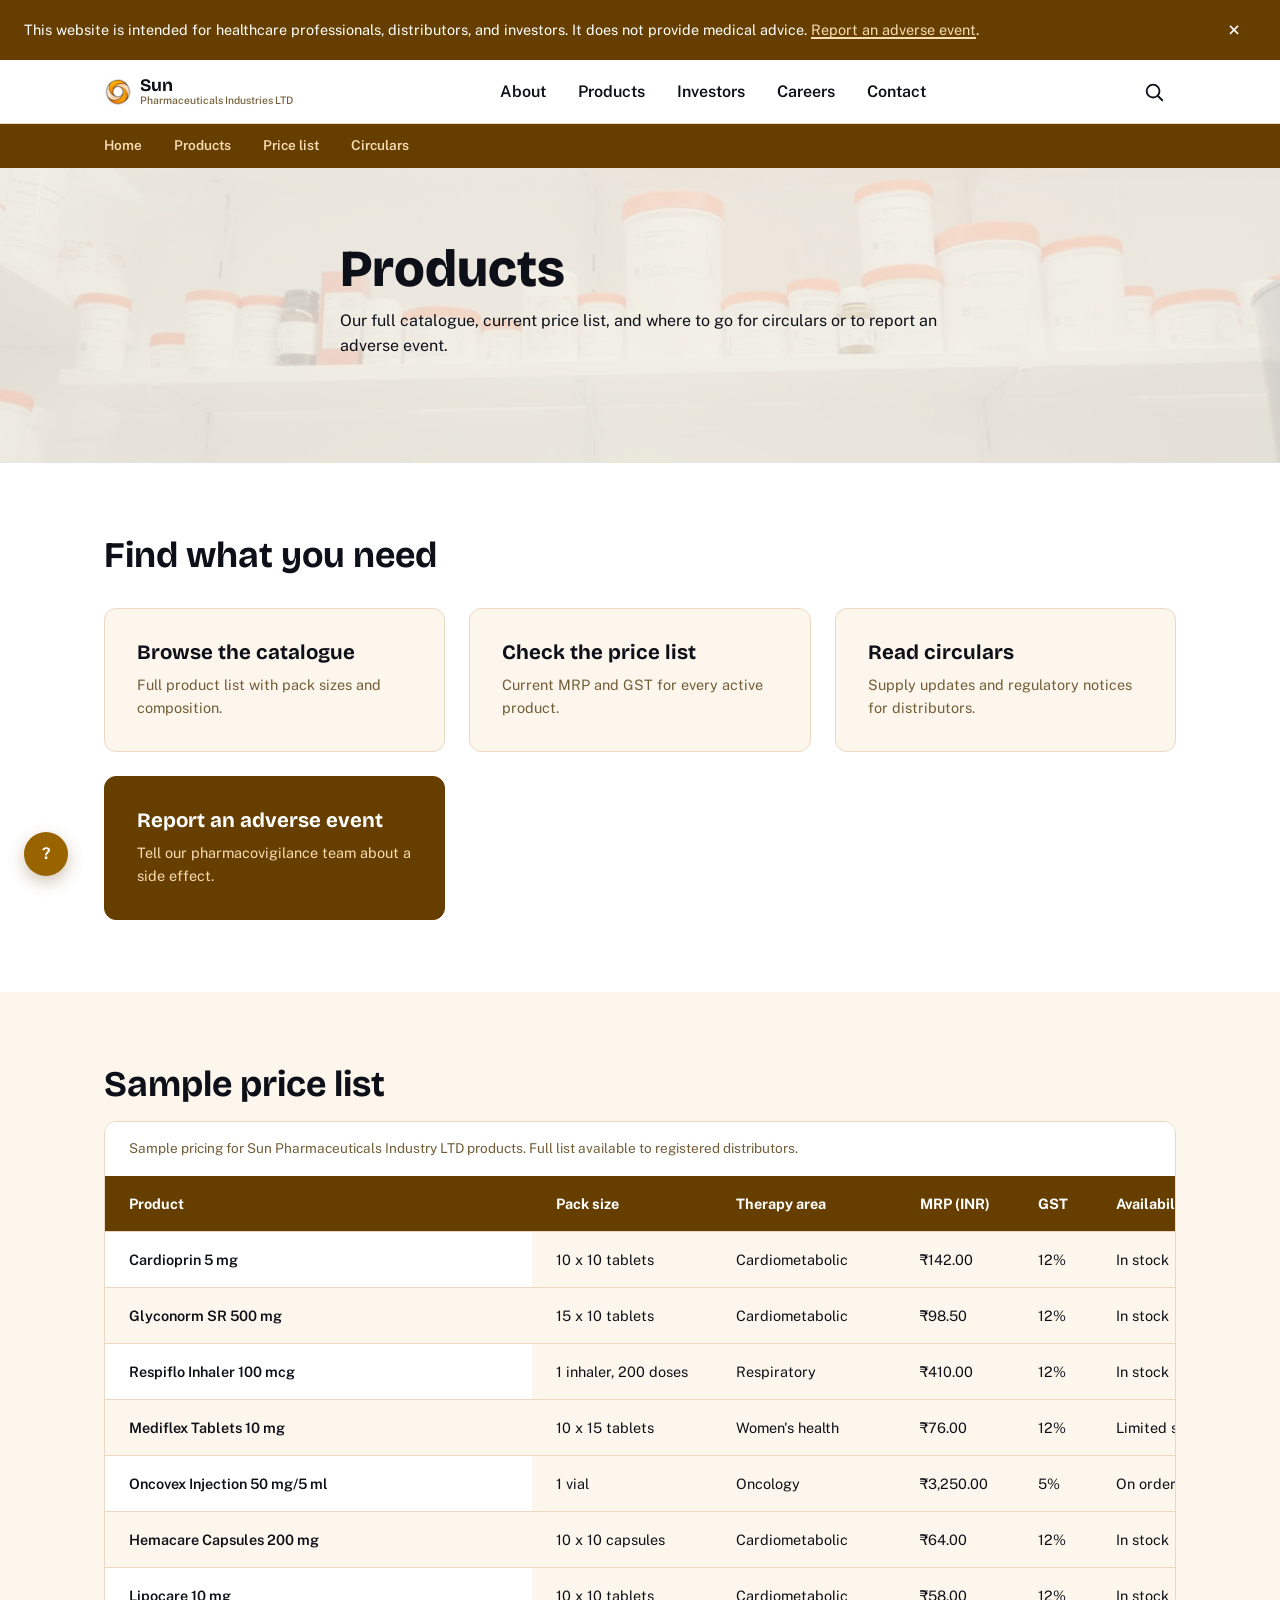
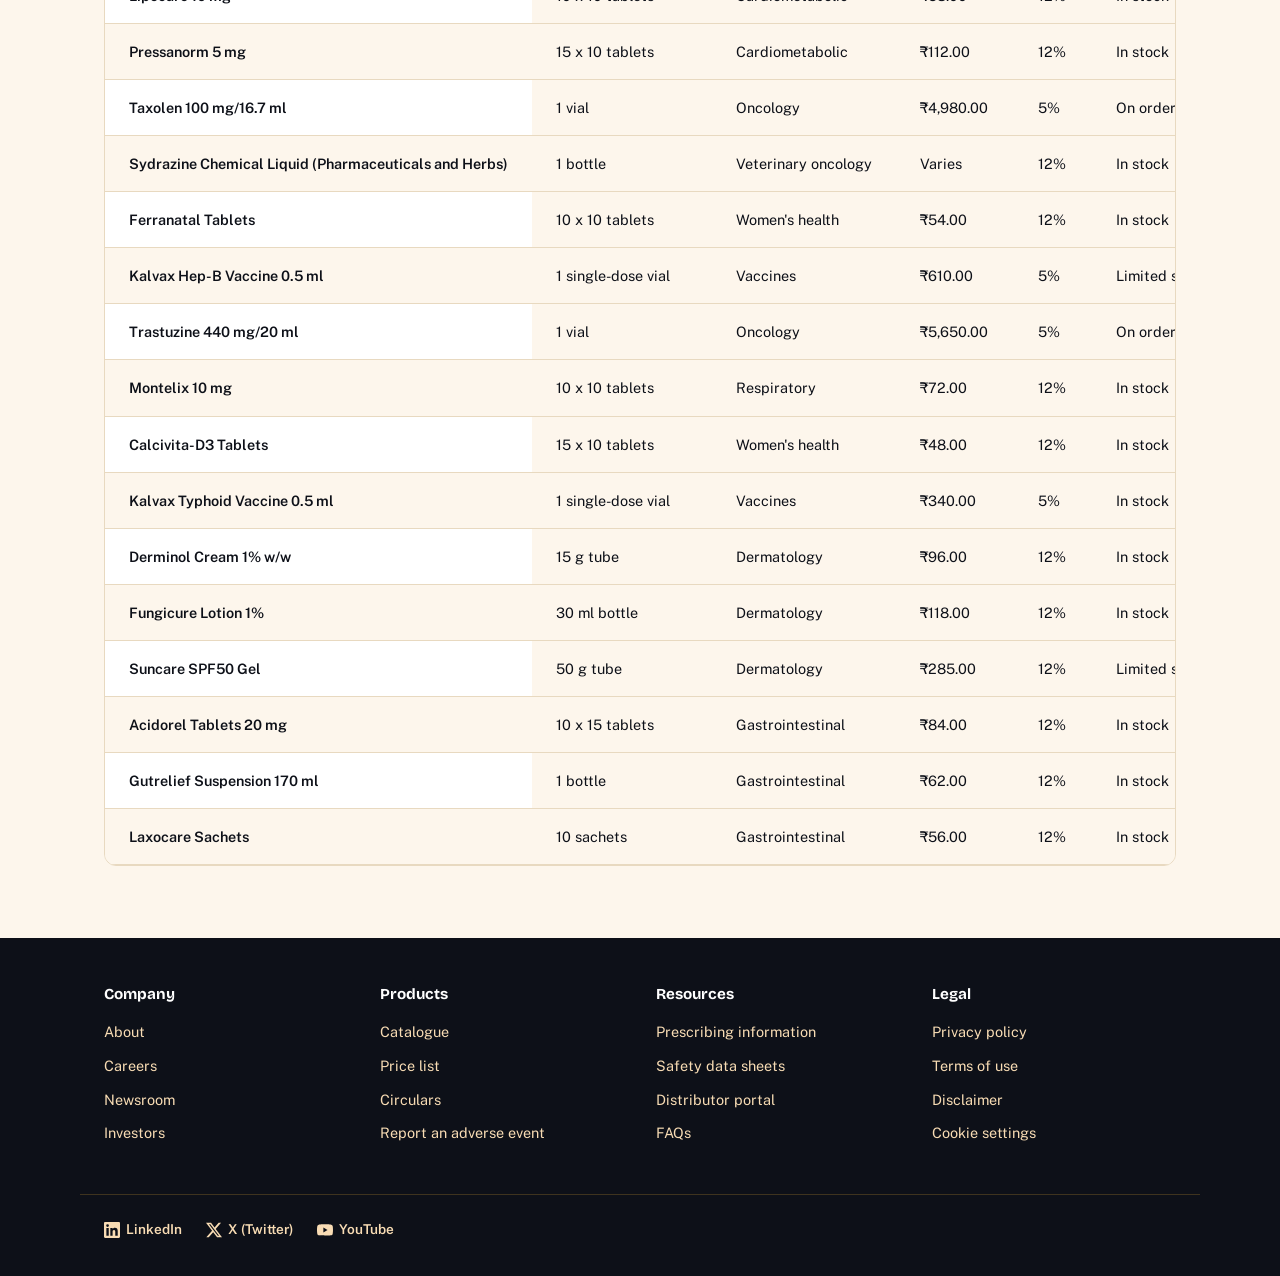
==== commit ea950bf0: "Fix page-intro overlay in dark mode and add products" ====
--- a/products.html
+++ b/products.html
@@ -255,10 +255,10 @@
                 <td>On order</td>
               </tr>
               <tr>
-                <th scope="row">Bronchiflex Syrup 100&nbsp;ml</th>
+                <th scope="row">Sydrazine Chemical Liquid (Pharmaceuticals and Herbs)</th>
                 <td>1 bottle</td>
-                <td>Respiratory</td>
-                <td>&#8377;89.00</td>
+                <td>Veterinary oncology</td>
+                <td>Varies</td>
                 <td>12%</td>
                 <td>In stock</td>
               </tr>
--- a/styles.css
+++ b/styles.css
@@ -1061,6 +1061,8 @@
   .site-header { background: var(--surface); border-color: var(--line); }
   .banner__media::after { background: rgba(32, 27, 19, 0.82); }
   .banner__title { color: #F2ECE3; }
+    /* Page-intro photo overlay: same dark treatment as the homepage banner */
+  .page-intro__media::after { background: rgba(32, 27, 19, 0.82); }
   .quick-link-card { background: var(--surface); }
   thead th { background: #0D1018; }
   tbody tr:nth-child(even) td { background: var(--surface); }
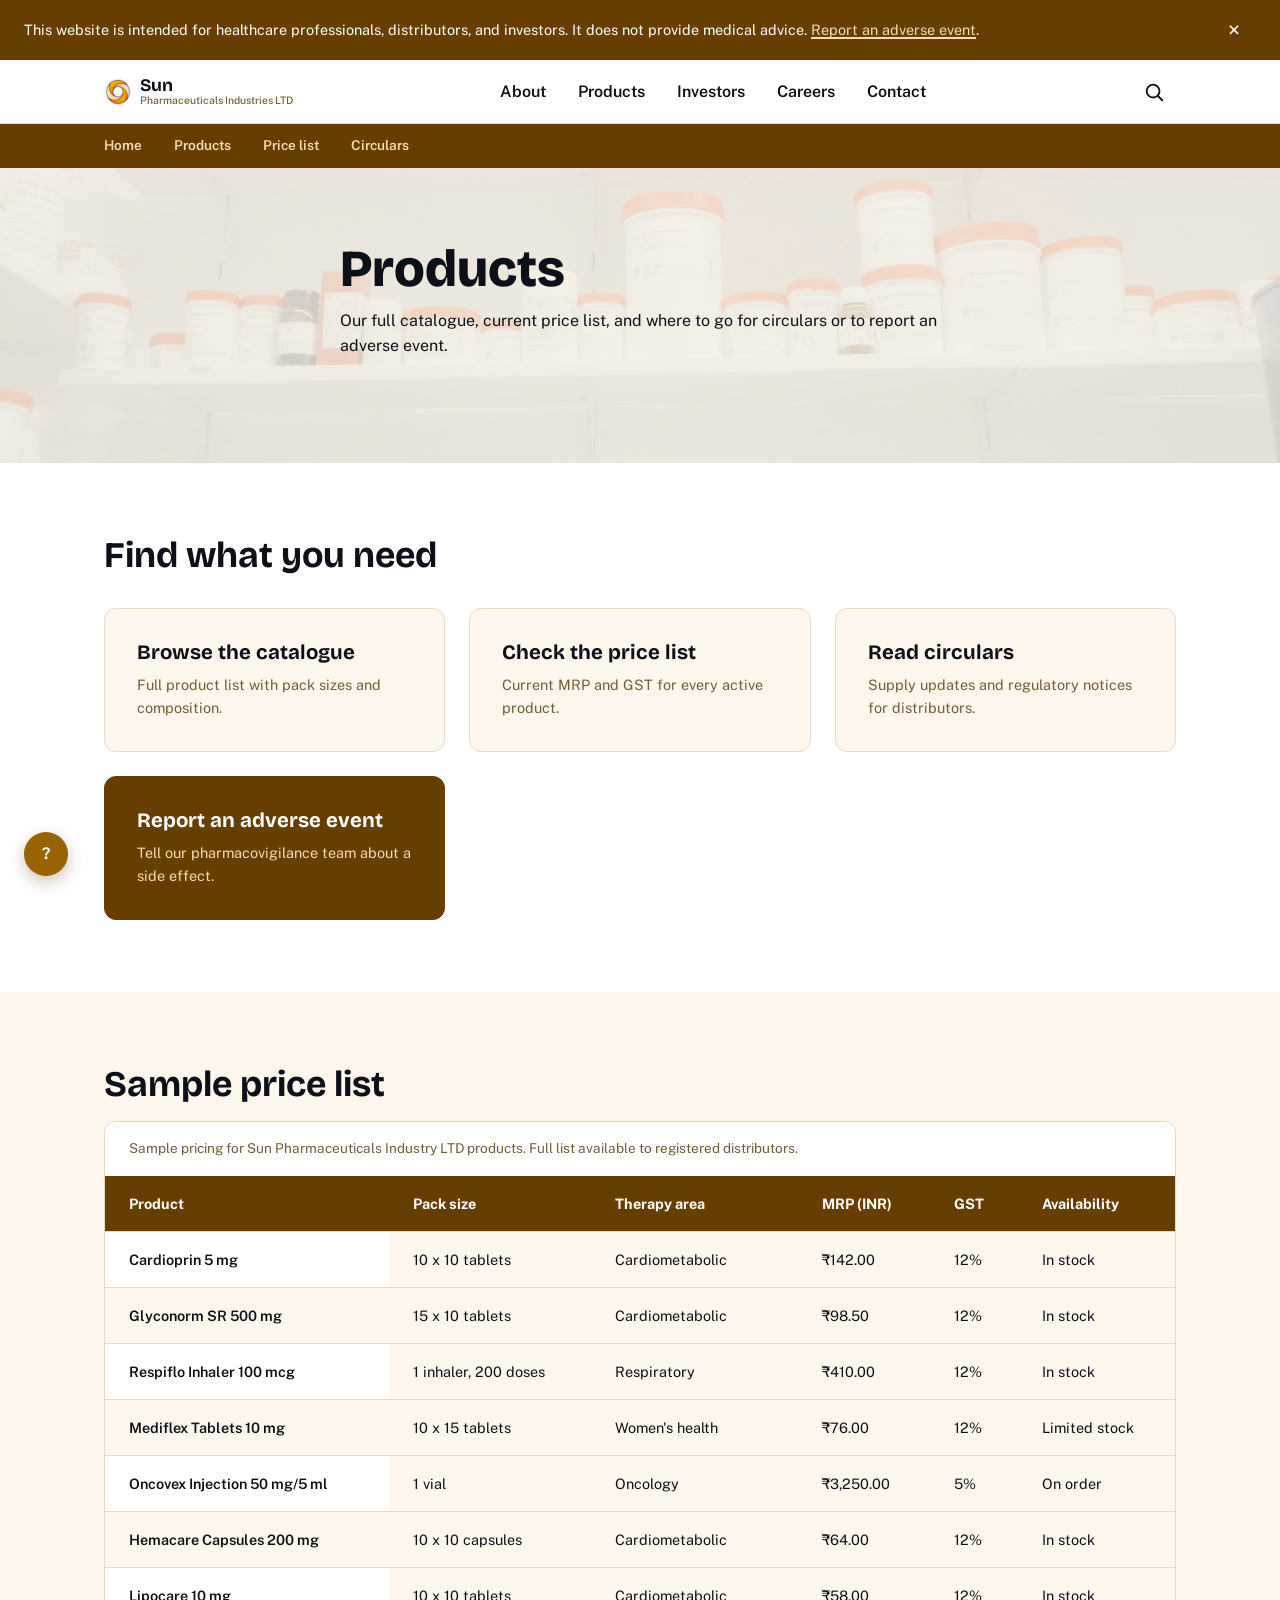
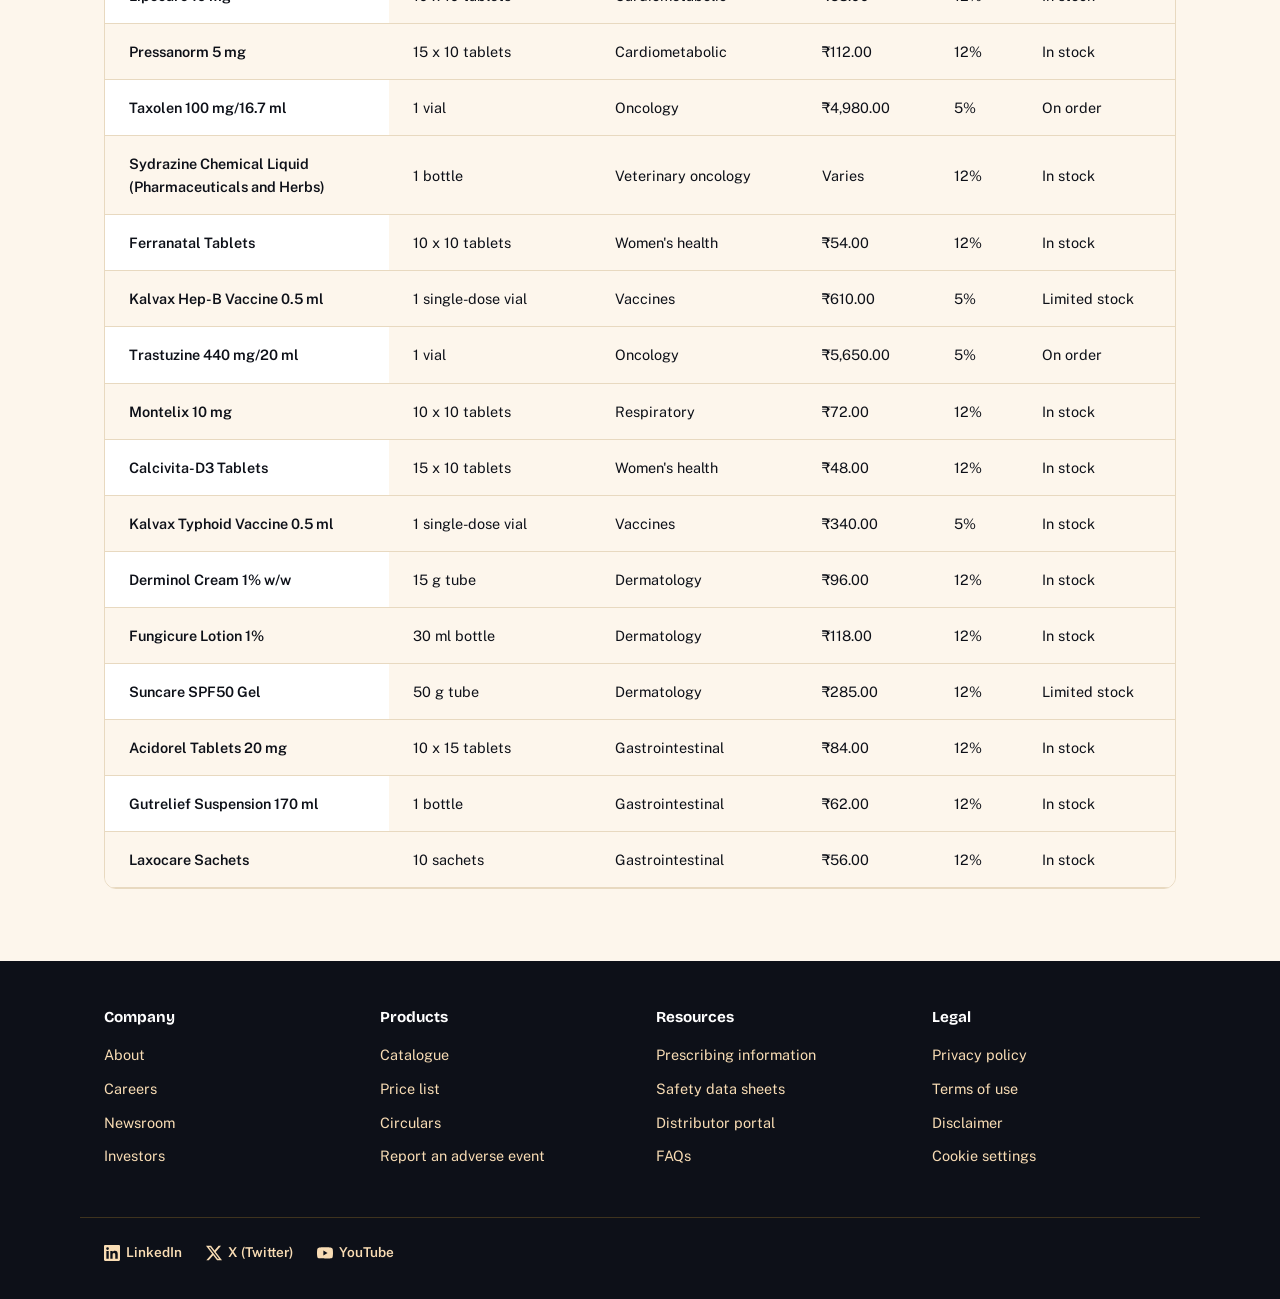
==== commit 8a4cbfed: "Fix price list table on mobile and break in products" ====
--- a/products.html
+++ b/products.html
@@ -255,7 +255,7 @@
                 <td>On order</td>
               </tr>
               <tr>
-                <th scope="row">Sydrazine Chemical Liquid (Pharmaceuticals and Herbs)</th>
+                <th scope="row">Sydrazine Chemical Liquid <br> (Pharmaceuticals and Herbs)</th>
                 <td>1 bottle</td>
                 <td>Veterinary oncology</td>
                 <td>Varies</td>
--- a/styles.css
+++ b/styles.css
@@ -779,6 +779,17 @@
 
 @media (min-width: 768px) {
   .price-section__hint { display: none; }
+}
+
+/* Phones: keep the product column pinned, but narrow enough that
+   price and availability columns stay visible beside it */
+@media (max-width: 767px) {
+  tbody th,
+  thead th:first-child {
+    white-space: normal;
+    width: 8rem;
+    min-width: 8rem;
+  }
 }
 
 /* Added: Investors — surface background, continuing the alternating rhythm
